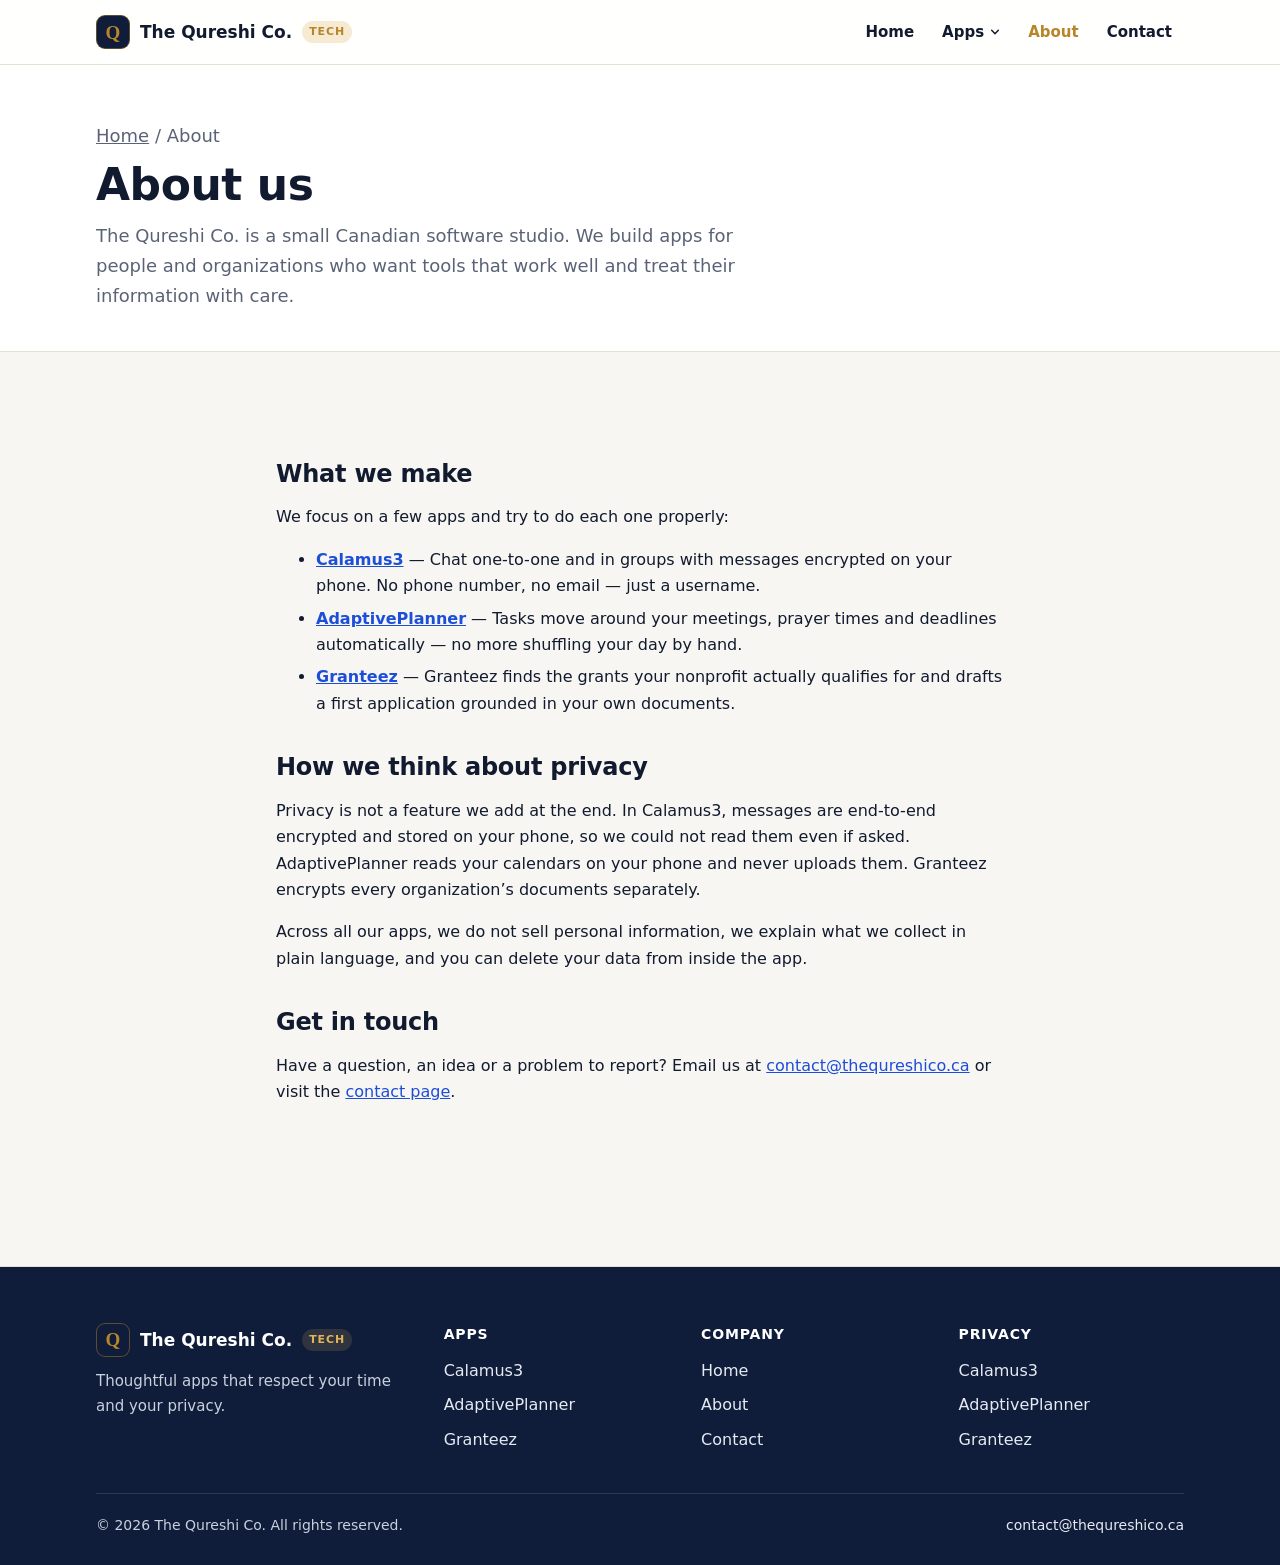
==== about/index.html @ 2b0ecf81 "tech.thequreshico.ca: home, about, contact and app pages Co-Authored-By: Claude Opus 5.5 <noreply@an" ====
<!doctype html>
<html lang="en">
<head>
<meta charset="utf-8">
<meta name="viewport" content="width=device-width, initial-scale=1">
<title>About — The Qureshi Co.</title>
<meta name="description" content="About The Qureshi Co. and the apps we make.">
<link rel="canonical" href="https://tech.thequreshico.ca/about/">
<meta property="og:title" content="About — The Qureshi Co.">
<meta property="og:description" content="About The Qureshi Co. and the apps we make.">
<meta property="og:url" content="https://tech.thequreshico.ca/about/">
<meta name="theme-color" content="#0f1d3a">
<link rel="icon" href="/assets/img/favicon.svg" type="image/svg+xml">
<link rel="stylesheet" href="/assets/site.css">
</head>
<body>
<a class="skip" href="#main">Skip to content</a>
<header class="site-header">
  <div class="wrap header-row">
    <a class="brand" href="/" aria-label="The Qureshi Co. Tech — home">
      <span class="brand-mark" aria-hidden="true">Q</span>
      <span class="brand-name">The Qureshi Co.</span><span class="brand-tag">Tech</span>
    </a>
    <button class="menu-toggle" aria-expanded="false" aria-controls="site-nav" aria-label="Menu"><svg viewBox="0 0 24 24" aria-hidden="true"><path d="M4 7h16M4 12h16M4 17h16" stroke="currentColor" stroke-width="2" stroke-linecap="round"/></svg></button>
    <nav id="site-nav" class="nav" aria-label="Main">
      <a href="/">Home</a>
      <div class="drop">
        <button class="drop-btn" aria-expanded="false" aria-controls="apps-menu">Apps <svg class="chev" viewBox="0 0 12 12" aria-hidden="true"><path d="M2 4l4 4 4-4" fill="none" stroke="currentColor" stroke-width="1.8" stroke-linecap="round" stroke-linejoin="round"/></svg></button>
        <ul id="apps-menu" class="drop-menu"><li><a href="/calamus3/"><img class="app-icon " src="/assets/img/calamus3.png" alt="" width="96" height="96"><div><strong>Calamus3</strong><span>Private messaging, end-to-end encrypted.</span></div></a></li><li><a href="/adaptiveplanner/"><img class="app-icon " src="/assets/img/adaptiveplanner.png" alt="" width="96" height="96"><div><strong>AdaptivePlanner</strong><span>A planner that reorganizes itself when plans change.</span></div></a></li><li><a href="/granteez/"><span class="app-icon mono " aria-hidden="true">G</span><div><strong>Granteez</strong><span>Grant funding, without the guesswork.</span></div></a></li></ul>
      </div>
      <a href="/about/" aria-current="page">About</a>
      <a href="/contact/">Contact</a>
    </nav>
  </div>
</header>
<main id="main">
<section class="page-head">
  <div class="wrap">
    <p class="crumbs"><a href="/">Home</a> / About</p>
    <h1>About us</h1>
    <p>The Qureshi Co. is a small Canadian software studio. We build apps for people and organizations who want tools that work well and treat their information with care.</p>
  </div>
</section>
<section class="section">
  <div class="wrap prose">
    <h2>What we make</h2>
    <p>We focus on a few apps and try to do each one properly:</p>
    <ul>
      <li><a href="/calamus3/"><strong>Calamus3</strong></a> — Chat one-to-one and in groups with messages encrypted on your phone. No phone number, no email — just a username.</li>
      <li><a href="/adaptiveplanner/"><strong>AdaptivePlanner</strong></a> — Tasks move around your meetings, prayer times and deadlines automatically — no more shuffling your day by hand.</li>
      <li><a href="/granteez/"><strong>Granteez</strong></a> — Granteez finds the grants your nonprofit actually qualifies for and drafts a first application grounded in your own documents.</li>
    </ul>
    <h2>How we think about privacy</h2>
    <p>Privacy is not a feature we add at the end. In Calamus3, messages are end-to-end encrypted and stored on your phone, so we could not read them even if asked. AdaptivePlanner reads your calendars on your phone and never uploads them. Granteez encrypts every organization’s documents separately.</p>
    <p>Across all our apps, we do not sell personal information, we explain what we collect in plain language, and you can delete your data from inside the app.</p>
    <h2>Get in touch</h2>
    <p>Have a question, an idea or a problem to report? Email us at <a href="mailto:contact@thequreshico.ca">contact@thequreshico.ca</a> or visit the <a href="/contact/">contact page</a>.</p>
  </div>
</section>
</main>
<footer class="site-footer">
  <div class="wrap">
    <div class="foot-grid">
      <div class="foot-brand">
        <a class="brand" href="/"><span class="brand-mark" aria-hidden="true">Q</span><span class="brand-name">The Qureshi Co.</span><span class="brand-tag">Tech</span></a>
        <p>Thoughtful apps that respect your time and your privacy.</p>
      </div>
      <div><h4>Apps</h4><ul><li><a href="/calamus3/">Calamus3</a></li><li><a href="/adaptiveplanner/">AdaptivePlanner</a></li><li><a href="/granteez/">Granteez</a></li></ul></div>
      <div><h4>Company</h4><ul><li><a href="/">Home</a></li><li><a href="/about/">About</a></li><li><a href="/contact/">Contact</a></li></ul></div>
      <div><h4>Privacy</h4><ul><li><a href="/calamus3/privacy/">Calamus3</a></li><li><a href="/adaptiveplanner/privacy/">AdaptivePlanner</a></li><li><a href="/granteez/#privacy">Granteez</a></li></ul></div>
    </div>
    <div class="foot-bottom"><span>© 2026 The Qureshi Co. All rights reserved.</span><a href="mailto:contact@thequreshico.ca">contact@thequreshico.ca</a></div>
  </div>
</footer>
<script src="/assets/site.js"></script>
</body>
</html>
---- assets/site.css ----
/* The Qureshi Co. — tech.thequreshico.ca
   One stylesheet for every page. Colours are tokens; dark mode redefines them. */

:root {
  --bg: #f7f6f2;
  --surface: #ffffff;
  --surface-2: #f0eee7;
  --ink: #111a2e;
  --muted: #5a6376;
  --line: #e3e0d6;
  --brand: #0f1d3a;
  --brand-ink: #ffffff;
  --accent: #b9852a;
  --accent-soft: #f6ead2;
  --link: #1d4ed8;
  --shadow: 0 1px 2px rgba(17, 26, 46, .06), 0 8px 24px rgba(17, 26, 46, .06);
  --radius: 14px;
  --max: 1120px;
  color-scheme: light;
}

@media (prefers-color-scheme: dark) {
  :root {
    --bg: #0c1220;
    --surface: #131b2d;
    --surface-2: #1a2338;
    --ink: #eef1f7;
    --muted: #a3acc0;
    --line: #263049;
    --brand: #0a1426;
    --accent: #e0b25a;
    --accent-soft: #2c2616;
    --link: #8fb0ff;
    --shadow: 0 1px 2px rgba(0, 0, 0, .3), 0 8px 24px rgba(0, 0, 0, .25);
    color-scheme: dark;
  }
}

*, *::before, *::after { box-sizing: border-box; }
html { -webkit-text-size-adjust: 100%; scroll-behavior: smooth; }
body {
  margin: 0;
  background: var(--bg);
  color: var(--ink);
  font: 16px/1.65 system-ui, -apple-system, "Segoe UI", Roboto, "Helvetica Neue", Arial, sans-serif;
  overflow-x: hidden;
}
img { max-width: 100%; height: auto; display: block; }
a { color: var(--link); }
h1, h2, h3 { line-height: 1.2; letter-spacing: -.01em; }
.wrap { max-width: var(--max); margin: 0 auto; padding: 0 16px; }
.skip { position: absolute; left: -999px; }
.skip:focus { left: 16px; top: 8px; z-index: 100; background: var(--surface); padding: 8px 12px; border-radius: 8px; }
:focus-visible { outline: 3px solid var(--accent); outline-offset: 2px; }

/* ---------- header & menu ---------- */
.site-header {
  position: sticky; top: 0; z-index: 50;
  background: color-mix(in srgb, var(--surface) 92%, transparent);
  backdrop-filter: saturate(1.4) blur(10px);
  border-bottom: 1px solid var(--line);
}
.header-row { display: flex; align-items: center; justify-content: space-between; height: 64px; gap: 16px; }
.brand { display: flex; align-items: center; gap: 10px; text-decoration: none; color: var(--ink); }
.brand-mark {
  width: 34px; height: 34px; border-radius: 9px; display: grid; place-items: center;
  background: var(--brand); color: var(--accent); font: 700 19px/1 Georgia, "Times New Roman", serif;
  border: 1px solid color-mix(in srgb, var(--accent) 45%, transparent);
}
.brand-name { font-weight: 700; font-size: 17px; }
.brand-tag {
  font-size: 11px; font-weight: 700; letter-spacing: .08em; text-transform: uppercase;
  color: var(--accent); background: var(--accent-soft); padding: 2px 7px; border-radius: 999px;
}

.nav { display: flex; align-items: center; gap: 4px; }
.nav > a, .nav .drop-btn {
  font: inherit; font-weight: 600; font-size: 15px; color: var(--ink); text-decoration: none;
  background: none; border: 0; padding: 8px 12px; border-radius: 8px; cursor: pointer;
  display: inline-flex; align-items: center; gap: 6px;
}
.nav > a:hover, .nav .drop-btn:hover { background: var(--surface-2); }
.nav > a[aria-current="page"], .nav .drop-btn.is-current { color: var(--accent); }
.chev { width: 10px; height: 10px; transition: transform .15s; }
.drop { position: relative; }
.drop-btn[aria-expanded="true"] .chev { transform: rotate(180deg); }
.drop-menu {
  position: absolute; top: calc(100% + 8px); left: 50%; transform: translateX(-50%);
  width: 330px; padding: 8px; margin: 0; list-style: none;
  background: var(--surface); border: 1px solid var(--line); border-radius: var(--radius); box-shadow: var(--shadow);
  display: none;
}
.drop-menu.open { display: block; }
.drop-menu a {
  display: flex; gap: 12px; align-items: center; padding: 10px; border-radius: 10px;
  text-decoration: none; color: var(--ink);
}
.drop-menu a:hover, .drop-menu a:focus-visible { background: var(--surface-2); }
.drop-menu strong { display: block; font-size: 15px; }
.drop-menu span { display: block; font-size: 13px; color: var(--muted); line-height: 1.35; }

.menu-toggle {
  display: none; background: none; border: 1px solid var(--line); border-radius: 10px;
  width: 42px; height: 42px; color: var(--ink); cursor: pointer;
}
.menu-toggle svg { width: 20px; height: 20px; margin: auto; display: block; }

@media (max-width: 760px) {
  .menu-toggle { display: block; }
  .nav {
    position: absolute; top: 64px; left: 0; right: 0;
    flex-direction: column; align-items: stretch; gap: 0;
    background: var(--surface); border-bottom: 1px solid var(--line); box-shadow: var(--shadow);
    padding: 8px 16px 16px; display: none;
  }
  .nav.open { display: flex; }
  .nav > a, .nav .drop-btn { width: 100%; justify-content: space-between; padding: 12px 8px; font-size: 16px; }
  .drop-menu { position: static; transform: none; width: auto; box-shadow: none; border: 0; padding: 0 0 8px 8px; }
}

/* ---------- app icons ---------- */
.app-icon { width: 44px; height: 44px; border-radius: 11px; flex: none; object-fit: cover; }
.app-icon.lg { width: 96px; height: 96px; border-radius: 22px; box-shadow: var(--shadow); }
.app-icon.mono {
  display: grid; place-items: center; color: #fff; font-weight: 800; font-size: 20px;
  background: linear-gradient(135deg, #0f766e, #134e4a);
}
.app-icon.lg.mono { font-size: 44px; }

/* ---------- hero ---------- */
.hero {
  background:
    radial-gradient(900px 400px at 85% -10%, rgba(224, 178, 90, .22), transparent 60%),
    radial-gradient(700px 400px at 0% 110%, rgba(80, 120, 220, .18), transparent 60%),
    var(--brand);
  color: var(--brand-ink);
  padding: 88px 0 96px;
  border-bottom: 1px solid var(--line);
}
.hero .eyebrow { color: #e0b25a; }
.hero h1 { font-size: clamp(34px, 6vw, 56px); margin: 10px 0 16px; max-width: 16ch; }
.hero p.lead { font-size: clamp(17px, 2.2vw, 20px); color: #c9d0de; max-width: 58ch; margin: 0 0 28px; }
.hero-grid { display: grid; grid-template-columns: 1.2fr 1fr; gap: 48px; align-items: center; }
.hero-art { display: grid; gap: 14px; }
.hero-chip {
  display: flex; gap: 14px; align-items: center; padding: 16px 18px; border-radius: 16px;
  background: rgba(255, 255, 255, .06); border: 1px solid rgba(255, 255, 255, .12);
  backdrop-filter: blur(6px);
}
.hero-chip:nth-child(2) { margin-left: 36px; }
.hero-chip strong { display: block; color: #fff; }
.hero-chip span { display: block; color: #aeb7c9; font-size: 14px; line-height: 1.35; }
@media (max-width: 860px) { .hero-grid { grid-template-columns: 1fr; } .hero-chip:nth-child(2) { margin-left: 0; } .hero { padding: 64px 0 72px; } }
.eyebrow { font-size: 13px; font-weight: 700; letter-spacing: .1em; text-transform: uppercase; color: var(--accent); margin: 0; }

.btn {
  display: inline-flex; align-items: center; justify-content: center; gap: 8px;
  padding: 12px 20px; border-radius: 10px; font-weight: 700; text-decoration: none; font-size: 15px;
  border: 1px solid transparent;
}
.btn-primary { background: #e0b25a; color: #1a1406; }
.btn-primary:hover { background: #ebc277; }
.btn-ghost { color: #fff; border-color: rgba(255, 255, 255, .35); }
.btn-ghost:hover { background: rgba(255, 255, 255, .08); }
.btn-row { display: flex; flex-wrap: wrap; gap: 12px; }

/* ---------- sections ---------- */
.section { padding: 72px 0; }
.section-head { max-width: 640px; margin-bottom: 32px; }
.section-head h2 { font-size: clamp(26px, 4vw, 36px); margin: 8px 0 10px; }
.section-head p { color: var(--muted); margin: 0; font-size: 17px; }
.alt { background: var(--surface); border-top: 1px solid var(--line); border-bottom: 1px solid var(--line); }

.grid { display: grid; gap: 20px; grid-template-columns: repeat(auto-fit, minmax(260px, 1fr)); }
.card {
  background: var(--surface); border: 1px solid var(--line); border-radius: var(--radius);
  padding: 24px; box-shadow: var(--shadow);
}
.alt .card { background: var(--bg); box-shadow: none; }
.app-card { display: flex; flex-direction: column; gap: 14px; text-decoration: none; color: var(--ink); transition: transform .15s, border-color .15s; }
.app-card:hover { transform: translateY(-2px); border-color: var(--accent); }
.app-card h3 { margin: 0; font-size: 20px; }
.app-card p { margin: 0; color: var(--muted); }
.app-card .more { margin-top: auto; font-weight: 700; color: var(--accent); }
.pill {
  display: inline-block; font-size: 12px; font-weight: 700; padding: 3px 9px; border-radius: 999px;
  background: var(--surface-2); color: var(--muted); border: 1px solid var(--line);
}
.card h3 { margin-top: 0; }
.card p:last-child { margin-bottom: 0; }
.value-num { font: 700 14px/1 Georgia, serif; color: var(--accent); }

.cta-band { background: var(--surface-2); border-radius: var(--radius); padding: 36px; display: flex; flex-wrap: wrap; gap: 20px; align-items: center; justify-content: space-between; }
.cta-band h2 { margin: 0 0 6px; font-size: 26px; }
.cta-band p { margin: 0; color: var(--muted); }
@media (prefers-color-scheme: light) { .cta-band .btn-primary { background: var(--brand); color: #fff; } }

/* ---------- page header (inner pages) ---------- */
.page-head { padding: 56px 0 40px; border-bottom: 1px solid var(--line); background: var(--surface); }
.page-head h1 { font-size: clamp(30px, 5vw, 44px); margin: 8px 0 10px; }
.page-head p { color: var(--muted); font-size: 18px; max-width: 60ch; margin: 0; }
.crumbs { font-size: 14px; color: var(--muted); }
.crumbs a { color: var(--muted); }

.prose { max-width: 760px; }
.prose h2 { font-size: 24px; margin: 36px 0 10px; }
.prose h3 { font-size: 19px; margin: 28px 0 8px; }
.prose li { margin-bottom: 6px; }

/* ---------- app page ---------- */
.app-hero { display: grid; grid-template-columns: auto 1fr; gap: 24px; align-items: center; }
.app-hero h1 { margin: 0 0 6px; }
.app-hero .tagline { font-size: 19px; color: var(--muted); margin: 0 0 8px; }
@media (max-width: 560px) { .app-hero { grid-template-columns: 1fr; } }

.stores { display: flex; flex-wrap: wrap; gap: 12px; margin-top: 28px; }
.store-btn {
  display: inline-flex; align-items: center; gap: 12px; min-width: 200px;
  padding: 10px 18px; border-radius: 12px; text-decoration: none;
  background: #000; color: #fff; border: 1px solid #000;
}
.store-btn svg { width: 26px; height: 26px; flex: none; }
.store-btn small { display: block; font-size: 11px; letter-spacing: .02em; opacity: .85; line-height: 1.2; }
.store-btn strong { display: block; font-size: 18px; line-height: 1.2; }
.store-btn.is-soon { background: var(--surface-2); color: var(--muted); border-color: var(--line); cursor: default; }
.store-note { font-size: 14px; color: var(--muted); margin: 14px 0 0; max-width: 60ch; }

.features { display: grid; gap: 16px; grid-template-columns: repeat(auto-fit, minmax(230px, 1fr)); margin: 40px 0 0; padding: 0; list-style: none; }
.features li { background: var(--surface); border: 1px solid var(--line); border-radius: var(--radius); padding: 18px 20px; }
.features strong { display: block; margin-bottom: 4px; }
.features span { color: var(--muted); font-size: 15px; }

/* the three drop-downs */
.accordion { display: grid; gap: 14px; margin-top: 8px; }
.panel { background: var(--surface); border: 1px solid var(--line); border-radius: var(--radius); box-shadow: var(--shadow); scroll-margin-top: 80px; }
.panel > summary {
  list-style: none; cursor: pointer; padding: 20px 24px; display: flex; align-items: center; gap: 14px;
  font-size: 19px; font-weight: 700;
}
.panel > summary::-webkit-details-marker { display: none; }
.panel > summary .ico {
  width: 36px; height: 36px; border-radius: 10px; display: grid; place-items: center;
  background: var(--accent-soft); color: var(--accent); flex: none;
}
.panel > summary .ico svg { width: 18px; height: 18px; }
.panel > summary .sub { display: block; font-size: 14px; font-weight: 400; color: var(--muted); }
.panel > summary .chev { margin-left: auto; width: 14px; height: 14px; }
.panel[open] > summary .chev { transform: rotate(180deg); }
.panel-body { padding: 0 24px 24px; border-top: 1px solid var(--line); }

.faq { border-bottom: 1px solid var(--line); }
.faq:last-child { border-bottom: 0; }
.faq > summary { cursor: pointer; padding: 16px 0; font-weight: 600; list-style: none; display: flex; gap: 12px; justify-content: space-between; }
.faq > summary::-webkit-details-marker { display: none; }
.faq > summary::after { content: "+"; color: var(--accent); font-weight: 700; font-size: 20px; line-height: 1; }
.faq[open] > summary::after { content: "–"; }
.faq > div { padding: 0 0 16px; color: var(--muted); }
.faq > div p { margin: 0 0 8px; }

.steps { counter-reset: step; list-style: none; padding: 8px 0 0; margin: 0; }
.steps li { counter-increment: step; position: relative; padding: 14px 0 14px 52px; border-bottom: 1px solid var(--line); }
.steps li:last-child { border-bottom: 0; }
.steps li::before {
  content: counter(step); position: absolute; left: 0; top: 14px;
  width: 34px; height: 34px; border-radius: 50%; display: grid; place-items: center;
  background: var(--brand); color: #e0b25a; font-weight: 700; font-size: 15px;
}
.steps strong { display: block; }
.steps span { color: var(--muted); }

.policy { padding-top: 8px; }
.policy h3 { font-size: 18px; margin: 26px 0 8px; }
.policy p, .policy li { color: var(--ink); }
.policy-date { color: var(--muted); font-size: 14px; }
.policy-link { display: inline-block; margin-top: 16px; font-weight: 600; }

/* ---------- contact ---------- */
.contact-card { display: flex; gap: 16px; align-items: flex-start; }
.contact-card .ico { width: 44px; height: 44px; border-radius: 12px; background: var(--accent-soft); color: var(--accent); display: grid; place-items: center; flex: none; }
.contact-card .ico svg { width: 22px; height: 22px; }
.big-mail { font-size: clamp(20px, 3vw, 26px); font-weight: 700; word-break: break-all; }

/* ---------- footer ---------- */
.site-footer { border-top: 1px solid var(--line); background: var(--brand); color: #c9d0de; padding: 56px 0 28px; margin-top: 72px; }
.site-footer a { color: #e6eaf2; text-decoration: none; }
.site-footer a:hover { text-decoration: underline; }
.foot-grid { display: grid; gap: 32px; grid-template-columns: 1.4fr repeat(3, 1fr); }
.foot-grid h4 { color: #fff; margin: 0 0 12px; font-size: 14px; letter-spacing: .06em; text-transform: uppercase; }
.foot-grid ul { list-style: none; margin: 0; padding: 0; display: grid; gap: 8px; }
.foot-brand p { margin: 12px 0 0; max-width: 34ch; font-size: 15px; }
.site-footer .brand { color: #fff; }
.site-footer .brand-tag { background: rgba(224, 178, 90, .15); color: #e0b25a; }
.foot-bottom { border-top: 1px solid rgba(255, 255, 255, .12); margin-top: 40px; padding-top: 20px; font-size: 14px; display: flex; flex-wrap: wrap; justify-content: space-between; gap: 8px; }
@media (max-width: 760px) { .foot-grid { grid-template-columns: 1fr 1fr; } .foot-brand { grid-column: 1 / -1; } }
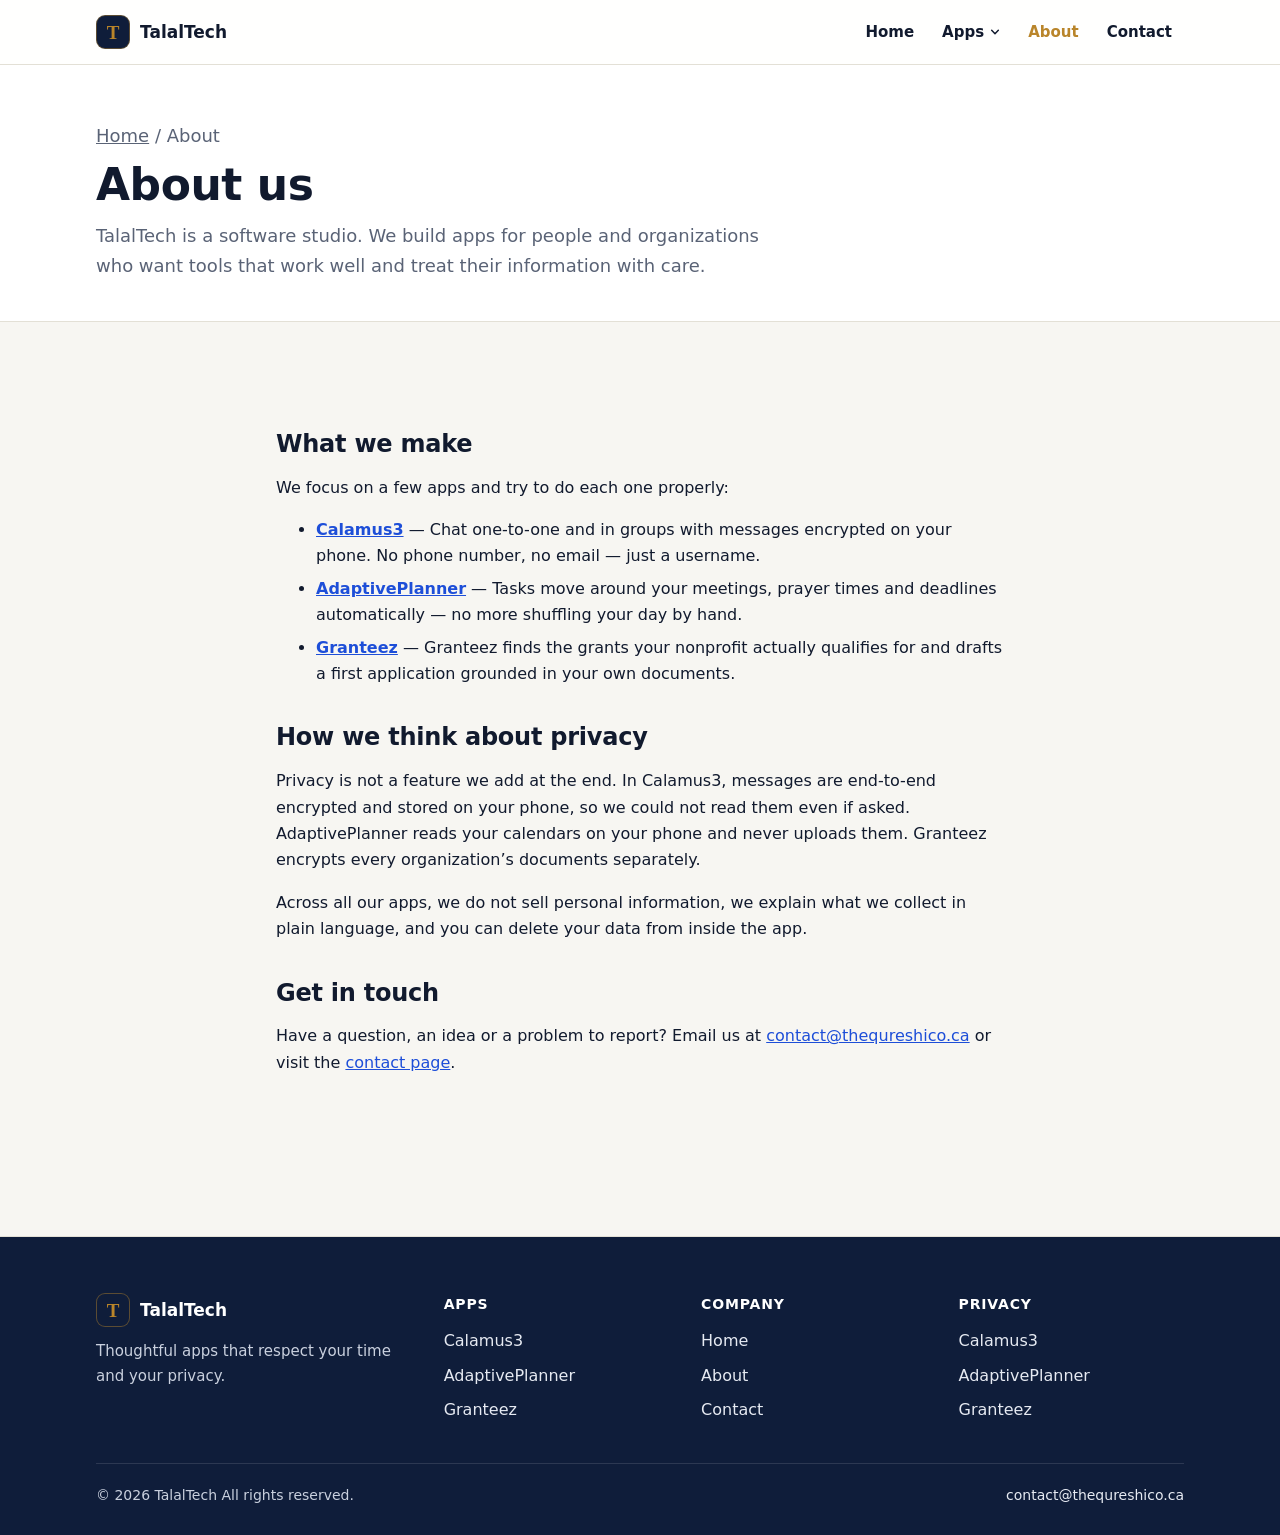
==== commit 063ed1fd: "Rebrand to TalalTech at talaltech.thequreshico.ca Co-Authored-By: Claude Opus 5.5 <noreply@anthropic" ====
--- a/about/index.html
+++ b/about/index.html
@@ -3,12 +3,12 @@
 <head>
 <meta charset="utf-8">
 <meta name="viewport" content="width=device-width, initial-scale=1">
-<title>About — The Qureshi Co.</title>
-<meta name="description" content="About The Qureshi Co. and the apps we make.">
-<link rel="canonical" href="https://tech.thequreshico.ca/about/">
-<meta property="og:title" content="About — The Qureshi Co.">
-<meta property="og:description" content="About The Qureshi Co. and the apps we make.">
-<meta property="og:url" content="https://tech.thequreshico.ca/about/">
+<title>About — TalalTech</title>
+<meta name="description" content="About TalalTech and the apps we make.">
+<link rel="canonical" href="https://talaltalaltech.thequreshico.ca/about/">
+<meta property="og:title" content="About — TalalTech">
+<meta property="og:description" content="About TalalTech and the apps we make.">
+<meta property="og:url" content="https://talaltalaltech.thequreshico.ca/about/">
 <meta name="theme-color" content="#0f1d3a">
 <link rel="icon" href="/assets/img/favicon.svg" type="image/svg+xml">
 <link rel="stylesheet" href="/assets/site.css">
@@ -17,9 +17,9 @@
 <a class="skip" href="#main">Skip to content</a>
 <header class="site-header">
   <div class="wrap header-row">
-    <a class="brand" href="/" aria-label="The Qureshi Co. Tech — home">
-      <span class="brand-mark" aria-hidden="true">Q</span>
-      <span class="brand-name">The Qureshi Co.</span><span class="brand-tag">Tech</span>
+    <a class="brand" href="/" aria-label="TalalTech — home">
+      <span class="brand-mark" aria-hidden="true">T</span>
+      <span class="brand-name">TalalTech</span>
     </a>
     <button class="menu-toggle" aria-expanded="false" aria-controls="site-nav" aria-label="Menu"><svg viewBox="0 0 24 24" aria-hidden="true"><path d="M4 7h16M4 12h16M4 17h16" stroke="currentColor" stroke-width="2" stroke-linecap="round"/></svg></button>
     <nav id="site-nav" class="nav" aria-label="Main">
@@ -38,7 +38,7 @@
   <div class="wrap">
     <p class="crumbs"><a href="/">Home</a> / About</p>
     <h1>About us</h1>
-    <p>The Qureshi Co. is a small Canadian software studio. We build apps for people and organizations who want tools that work well and treat their information with care.</p>
+    <p>TalalTech is a software studio. We build apps for people and organizations who want tools that work well and treat their information with care.</p>
   </div>
 </section>
 <section class="section">
@@ -62,14 +62,14 @@
   <div class="wrap">
     <div class="foot-grid">
       <div class="foot-brand">
-        <a class="brand" href="/"><span class="brand-mark" aria-hidden="true">Q</span><span class="brand-name">The Qureshi Co.</span><span class="brand-tag">Tech</span></a>
+        <a class="brand" href="/"><span class="brand-mark" aria-hidden="true">T</span><span class="brand-name">TalalTech</span></a>
         <p>Thoughtful apps that respect your time and your privacy.</p>
       </div>
       <div><h4>Apps</h4><ul><li><a href="/calamus3/">Calamus3</a></li><li><a href="/adaptiveplanner/">AdaptivePlanner</a></li><li><a href="/granteez/">Granteez</a></li></ul></div>
       <div><h4>Company</h4><ul><li><a href="/">Home</a></li><li><a href="/about/">About</a></li><li><a href="/contact/">Contact</a></li></ul></div>
       <div><h4>Privacy</h4><ul><li><a href="/calamus3/privacy/">Calamus3</a></li><li><a href="/adaptiveplanner/privacy/">AdaptivePlanner</a></li><li><a href="/granteez/#privacy">Granteez</a></li></ul></div>
     </div>
-    <div class="foot-bottom"><span>© 2026 The Qureshi Co. All rights reserved.</span><a href="mailto:contact@thequreshico.ca">contact@thequreshico.ca</a></div>
+    <div class="foot-bottom"><span>© 2026 TalalTech All rights reserved.</span><a href="mailto:contact@thequreshico.ca">contact@thequreshico.ca</a></div>
   </div>
 </footer>
 <script src="/assets/site.js"></script>
--- a/assets/site.css
+++ b/assets/site.css
@@ -1,4 +1,4 @@
-/* The Qureshi Co. — tech.thequreshico.ca
+/* TalalTech — talaltech.thequreshico.ca
    One stylesheet for every page. Colours are tokens; dark mode redefines them. */
 
 :root {
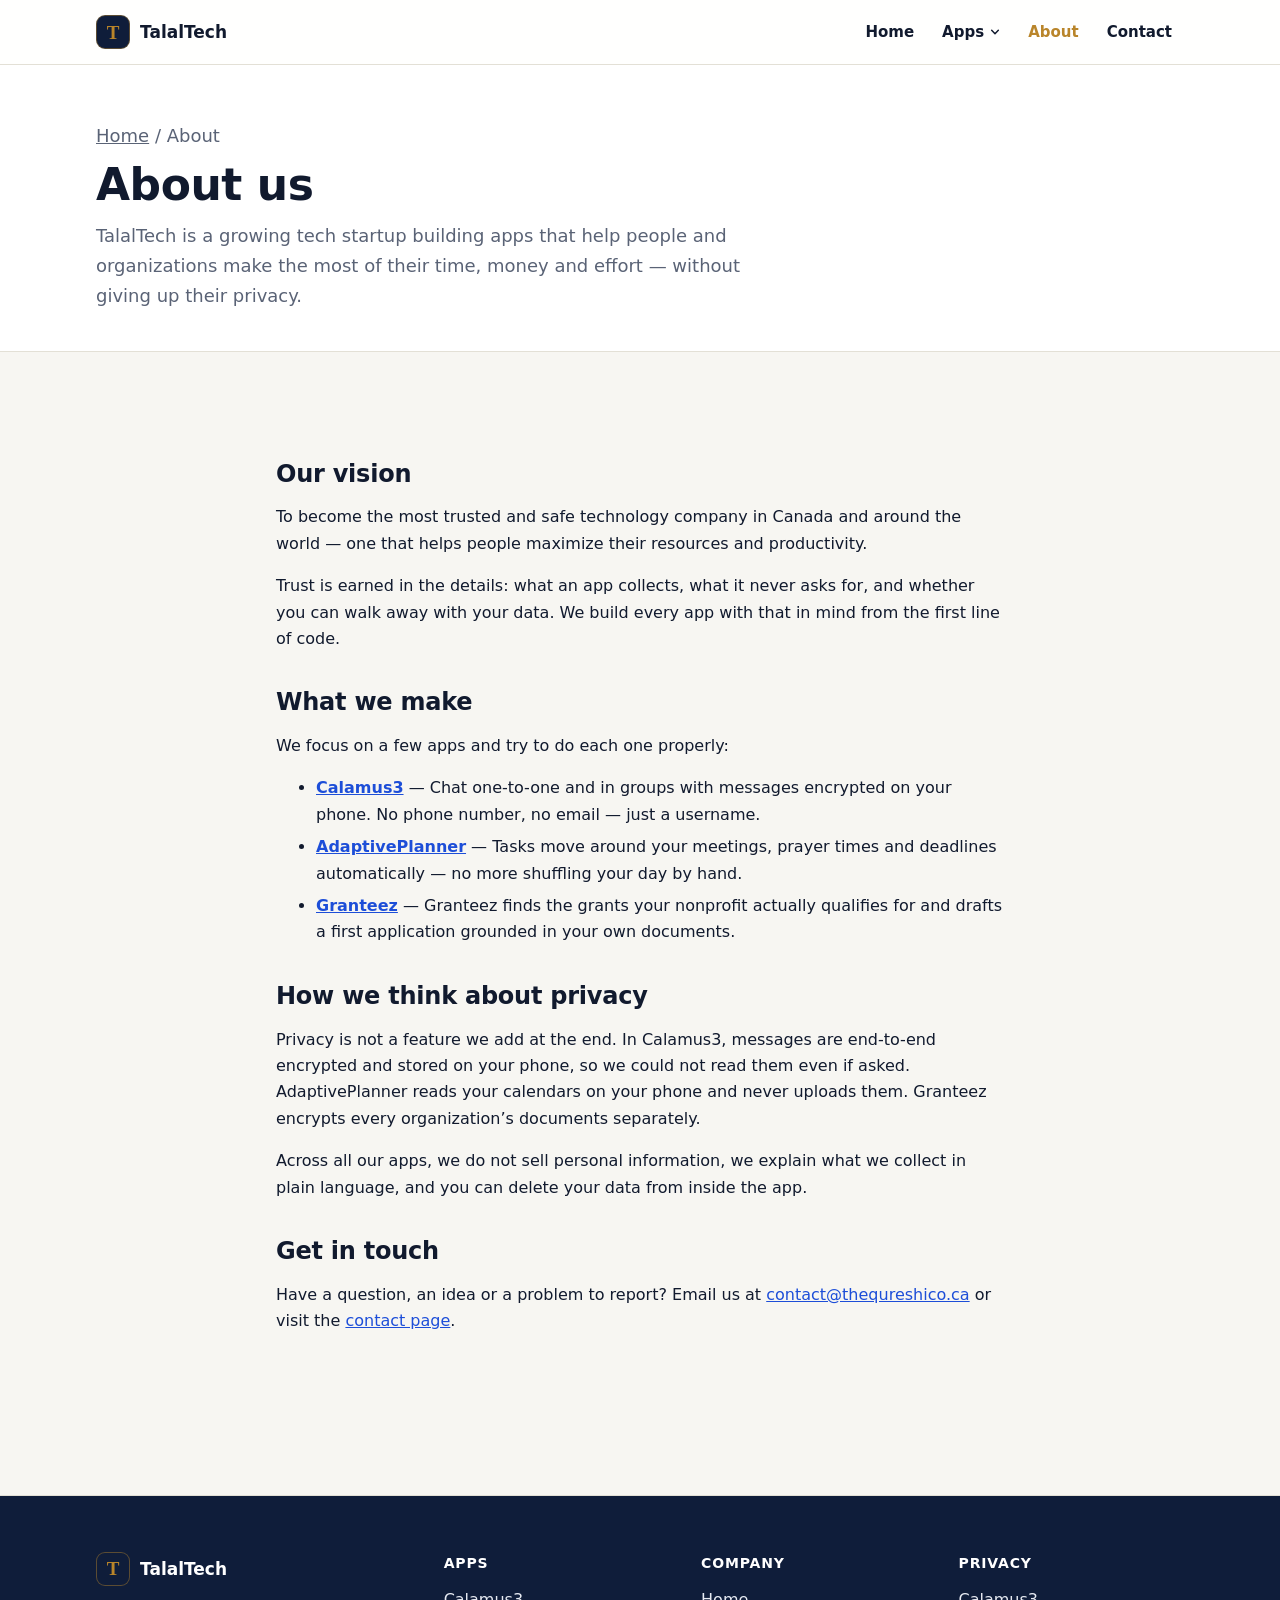
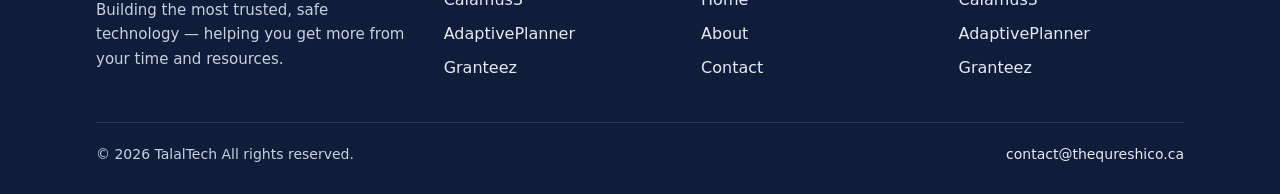
==== commit 91ac3d9b: "About: TalalTech as a growing startup, with its vision Co-Authored-By: Claude Opus 5.5 <noreply@anth" ====
--- a/about/index.html
+++ b/about/index.html
@@ -38,11 +38,14 @@
   <div class="wrap">
     <p class="crumbs"><a href="/">Home</a> / About</p>
     <h1>About us</h1>
-    <p>TalalTech is a software studio. We build apps for people and organizations who want tools that work well and treat their information with care.</p>
+    <p>TalalTech is a growing tech startup building apps that help people and organizations make the most of their time, money and effort — without giving up their privacy.</p>
   </div>
 </section>
 <section class="section">
   <div class="wrap prose">
+    <h2>Our vision</h2>
+    <p>To become the most trusted and safe technology company in Canada and around the world — one that helps people maximize their resources and productivity.</p>
+    <p>Trust is earned in the details: what an app collects, what it never asks for, and whether you can walk away with your data. We build every app with that in mind from the first line of code.</p>
     <h2>What we make</h2>
     <p>We focus on a few apps and try to do each one properly:</p>
     <ul>
@@ -63,7 +66,7 @@
     <div class="foot-grid">
       <div class="foot-brand">
         <a class="brand" href="/"><span class="brand-mark" aria-hidden="true">T</span><span class="brand-name">TalalTech</span></a>
-        <p>Thoughtful apps that respect your time and your privacy.</p>
+        <p>Building the most trusted, safe technology — helping you get more from your time and resources.</p>
       </div>
       <div><h4>Apps</h4><ul><li><a href="/calamus3/">Calamus3</a></li><li><a href="/adaptiveplanner/">AdaptivePlanner</a></li><li><a href="/granteez/">Granteez</a></li></ul></div>
       <div><h4>Company</h4><ul><li><a href="/">Home</a></li><li><a href="/about/">About</a></li><li><a href="/contact/">Contact</a></li></ul></div>
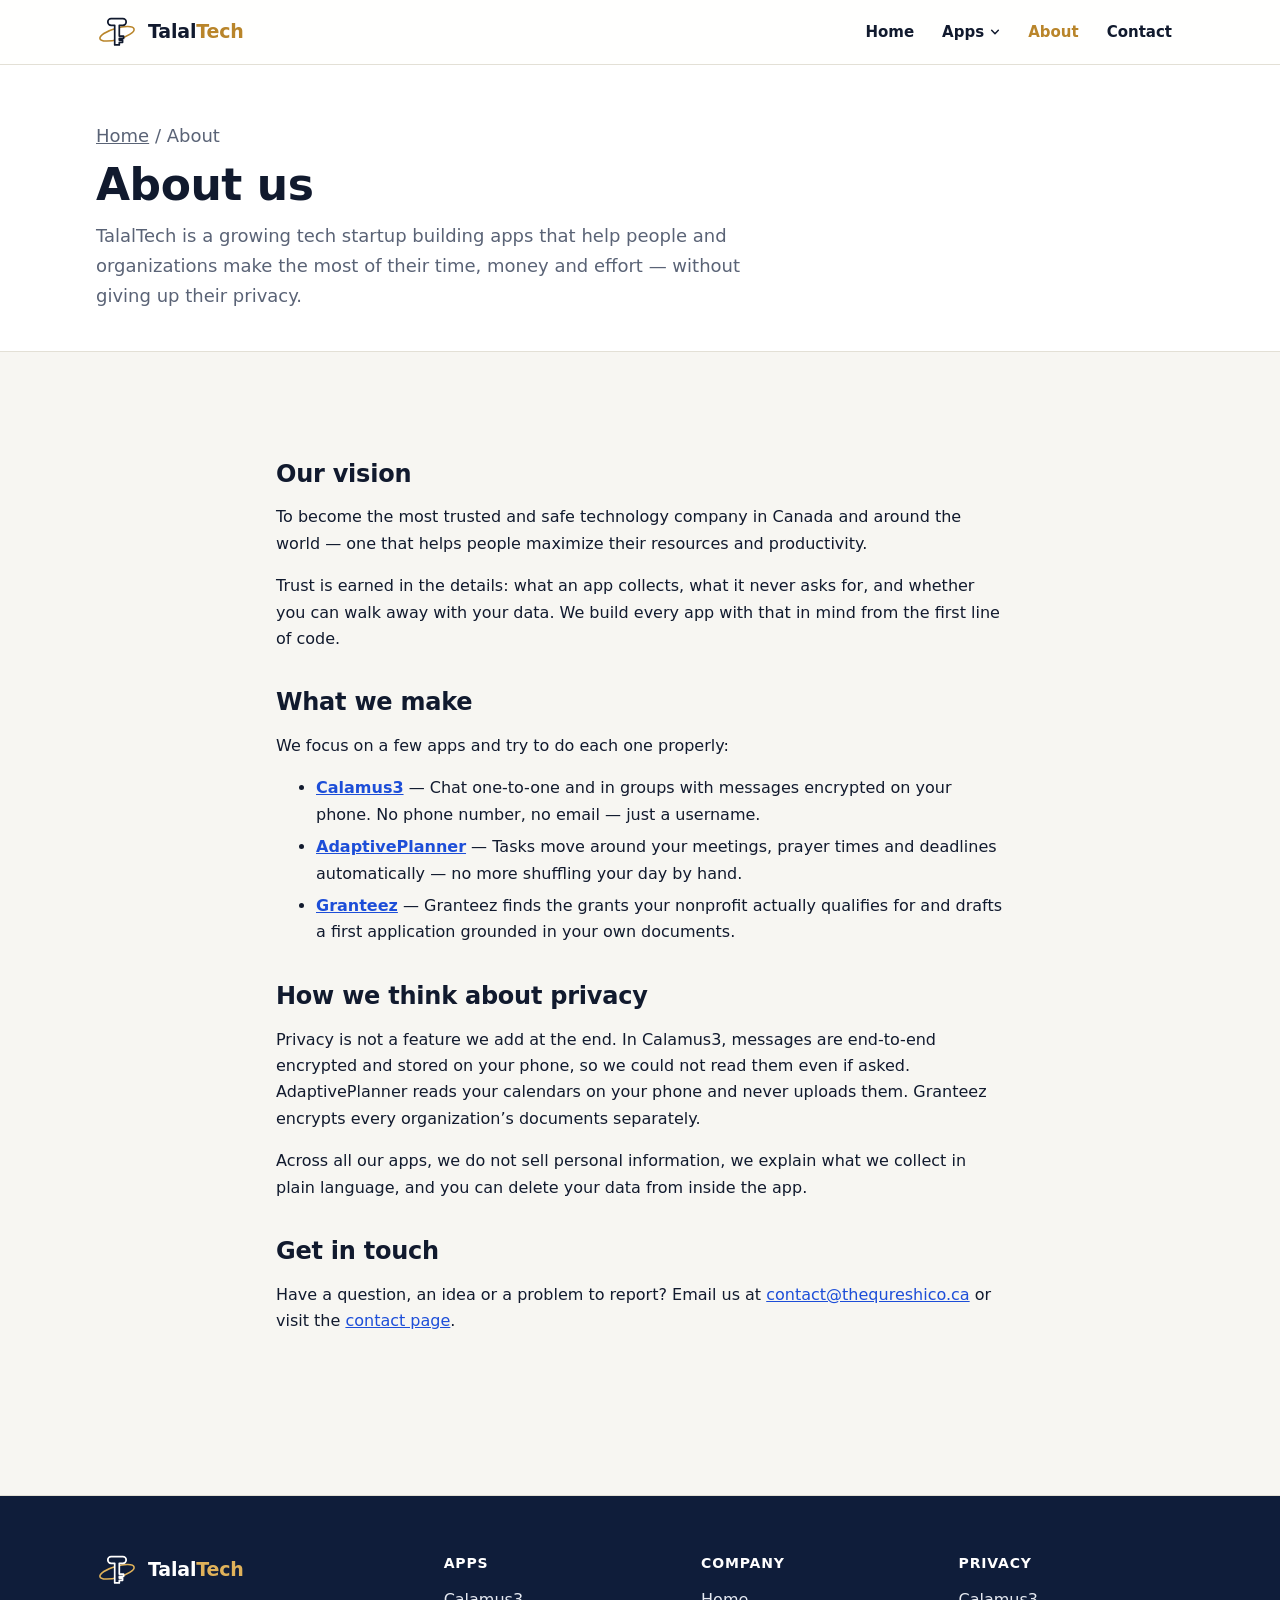
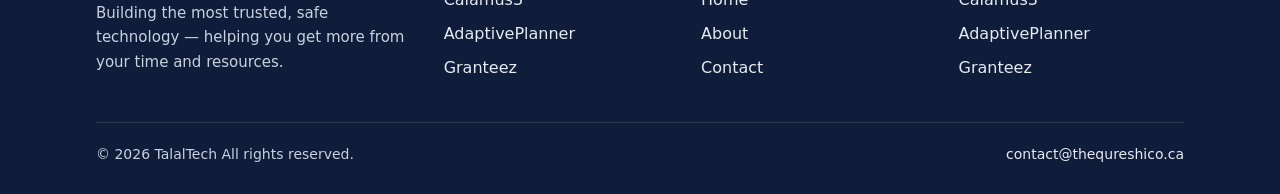
==== commit 0c3c2b24: "Brand: line key with orbit logo, icons and lockups Co-Authored-By: Claude Opus 5.5 <noreply@anthropi" ====
--- a/about/index.html
+++ b/about/index.html
@@ -11,6 +11,8 @@
 <meta property="og:url" content="https://talaltalaltech.thequreshico.ca/about/">
 <meta name="theme-color" content="#0f1d3a">
 <link rel="icon" href="/assets/img/favicon.svg" type="image/svg+xml">
+<link rel="apple-touch-icon" href="/assets/img/apple-touch-icon.png">
+<meta property="og:image" content="https://talaltalaltech.thequreshico.ca/assets/brand/icon-1024.png">
 <link rel="stylesheet" href="/assets/site.css">
 </head>
 <body>
@@ -18,8 +20,8 @@
 <header class="site-header">
   <div class="wrap header-row">
     <a class="brand" href="/" aria-label="TalalTech — home">
-      <span class="brand-mark" aria-hidden="true">T</span>
-      <span class="brand-name">TalalTech</span>
+      <svg class="brand-svg" viewBox="0 0 64 56" aria-hidden="true"><ellipse class="km-ring" cx="32" cy="30" rx="27" ry="8.5" fill="none" stroke-width="2.4" transform="rotate(-16 32 30)"/><path class="km-key" d="M28.5 17H23a5 5 0 0 1 0-10h18a5 5 0 0 1 0 10h-5.5v16.5H42V37h-6.5v2.5h5V43h-5v4h-7z" stroke-width="2.6" stroke-linejoin="round"/></svg>
+      <span class="brand-name">Talal<span class="brand-accent">Tech</span></span>
     </a>
     <button class="menu-toggle" aria-expanded="false" aria-controls="site-nav" aria-label="Menu"><svg viewBox="0 0 24 24" aria-hidden="true"><path d="M4 7h16M4 12h16M4 17h16" stroke="currentColor" stroke-width="2" stroke-linecap="round"/></svg></button>
     <nav id="site-nav" class="nav" aria-label="Main">
@@ -65,7 +67,7 @@
   <div class="wrap">
     <div class="foot-grid">
       <div class="foot-brand">
-        <a class="brand" href="/"><span class="brand-mark" aria-hidden="true">T</span><span class="brand-name">TalalTech</span></a>
+        <a class="brand" href="/"><svg class="brand-svg" viewBox="0 0 64 56" aria-hidden="true"><ellipse class="km-ring" cx="32" cy="30" rx="27" ry="8.5" fill="none" stroke-width="2.4" transform="rotate(-16 32 30)"/><path class="km-key" d="M28.5 17H23a5 5 0 0 1 0-10h18a5 5 0 0 1 0 10h-5.5v16.5H42V37h-6.5v2.5h5V43h-5v4h-7z" stroke-width="2.6" stroke-linejoin="round"/></svg><span class="brand-name">Talal<span class="brand-accent">Tech</span></span></a>
         <p>Building the most trusted, safe technology — helping you get more from your time and resources.</p>
       </div>
       <div><h4>Apps</h4><ul><li><a href="/calamus3/">Calamus3</a></li><li><a href="/adaptiveplanner/">AdaptivePlanner</a></li><li><a href="/granteez/">Granteez</a></li></ul></div>
--- a/assets/site.css
+++ b/assets/site.css
@@ -67,7 +67,14 @@
   background: var(--brand); color: var(--accent); font: 700 19px/1 Georgia, "Times New Roman", serif;
   border: 1px solid color-mix(in srgb, var(--accent) 45%, transparent);
 }
-.brand-name { font-weight: 700; font-size: 17px; }
+.brand-name { font-weight: 800; font-size: 19px; letter-spacing: -.01em; }
+.brand-accent { color: var(--accent); }
+.brand-svg { width: 42px; height: 37px; flex: none; }
+.km-ring { stroke: var(--accent); }
+.km-key { fill: var(--surface); stroke: var(--ink); }
+.site-footer .km-key { fill: var(--brand); stroke: #fff; }
+.site-footer .km-ring { stroke: #e0b25a; }
+.site-footer .brand-accent { color: #e0b25a; }
 .brand-tag {
   font-size: 11px; font-weight: 700; letter-spacing: .08em; text-transform: uppercase;
   color: var(--accent); background: var(--accent-soft); padding: 2px 7px; border-radius: 999px;
